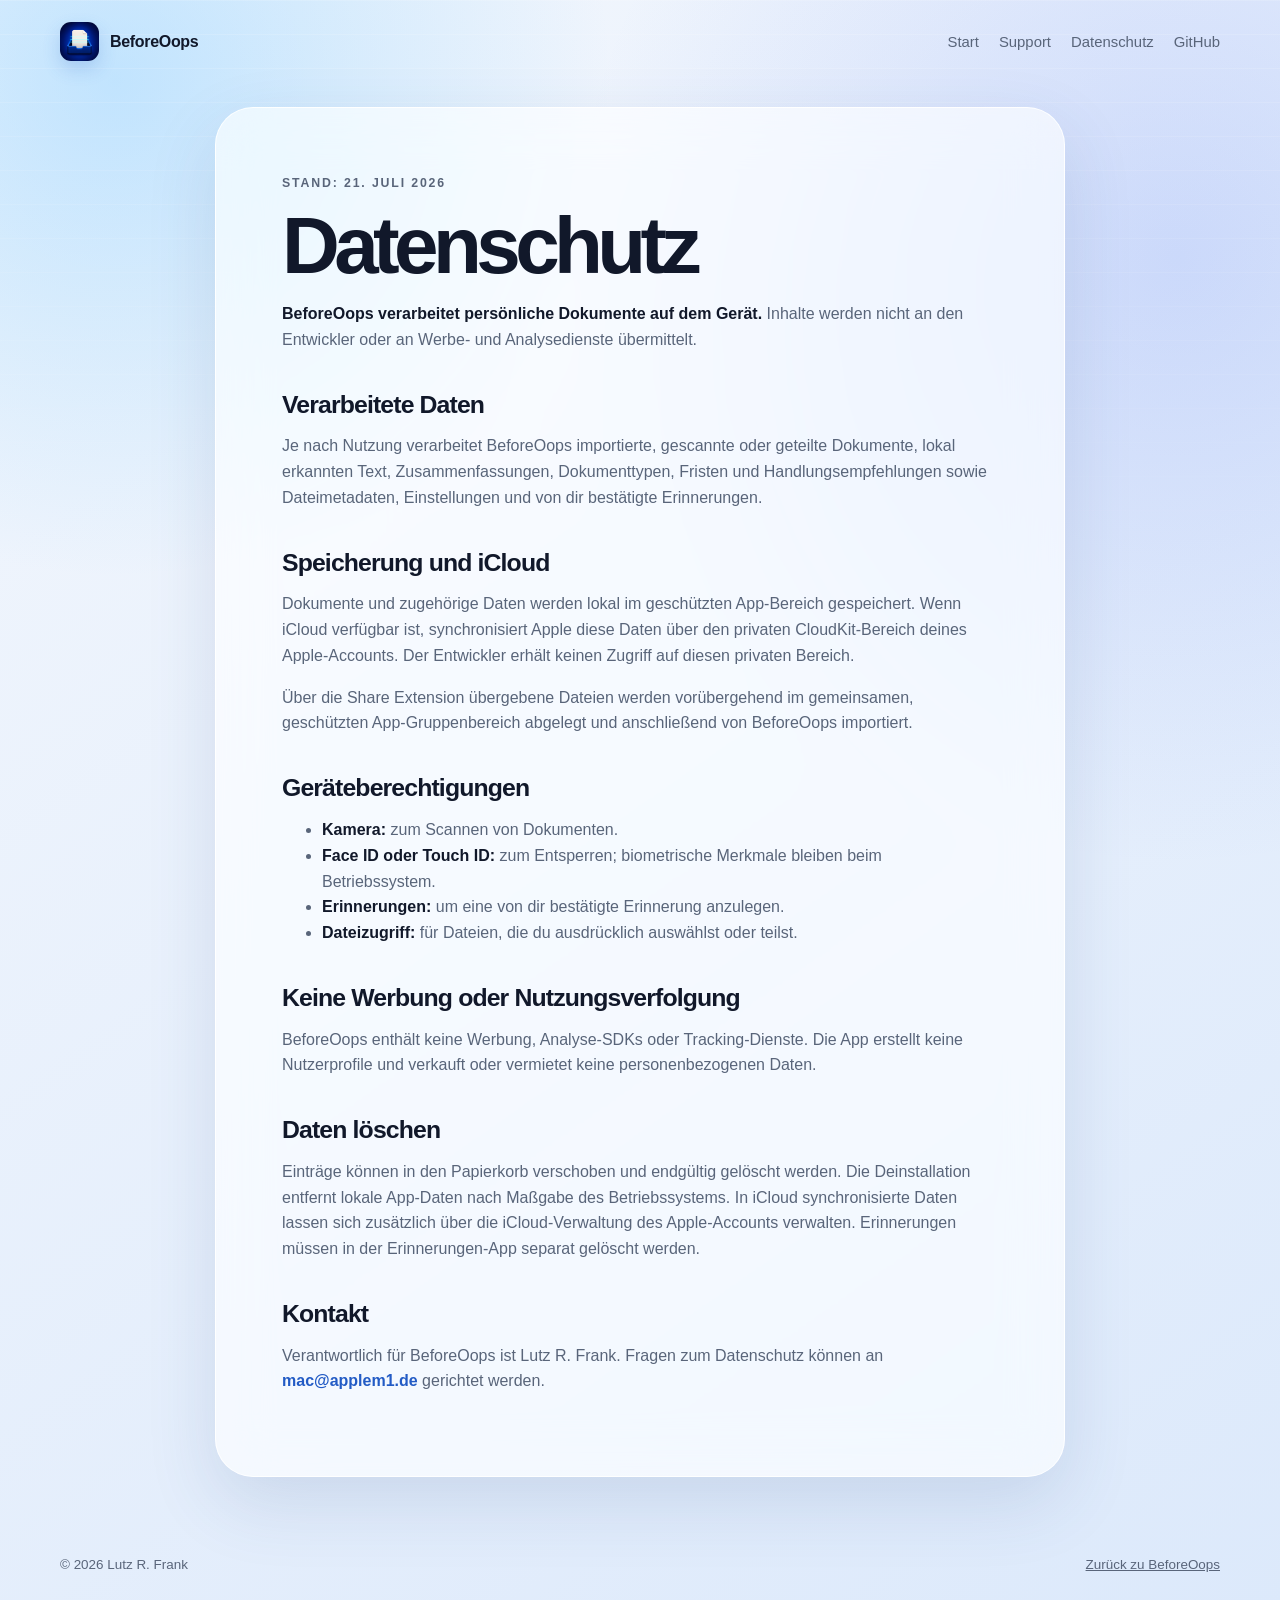
==== docs/privacy.html @ ac412be7 "Add BeforeOops GitHub Pages site" ====
<!doctype html>
<html lang="de">
<head>
  <meta charset="utf-8">
  <meta name="viewport" content="width=device-width, initial-scale=1">
  <meta name="description" content="Datenschutzerklärung für BeforeOops auf iPhone und Mac.">
  <title>BeforeOops Datenschutz</title>
  <link rel="icon" href="assets/icon.png">
  <link rel="stylesheet" href="styles.css">
</head>
<body>
  <div class="shell">
    <nav aria-label="Hauptnavigation">
      <a class="brand" href="index.html"><img src="assets/icon.png" alt=""><span>BeforeOops</span></a>
      <div class="nav-links"><a href="index.html">Start</a><a href="support.html">Support</a><a href="privacy.html">Datenschutz</a><a href="https://github.com/LutzRFrank/BeforeOops">GitHub</a></div>
    </nav>

    <main class="document glass">
      <p class="eyebrow">Stand: 21. Juli 2026</p>
      <h1>Datenschutz</h1>
      <p><strong>BeforeOops verarbeitet persönliche Dokumente auf dem Gerät.</strong> Inhalte werden nicht an den Entwickler oder an Werbe- und Analysedienste übermittelt.</p>

      <h2>Verarbeitete Daten</h2>
      <p>Je nach Nutzung verarbeitet BeforeOops importierte, gescannte oder geteilte Dokumente, lokal erkannten Text, Zusammenfassungen, Dokumenttypen, Fristen und Handlungsempfehlungen sowie Dateimetadaten, Einstellungen und von dir bestätigte Erinnerungen.</p>

      <h2>Speicherung und iCloud</h2>
      <p>Dokumente und zugehörige Daten werden lokal im geschützten App-Bereich gespeichert. Wenn iCloud verfügbar ist, synchronisiert Apple diese Daten über den privaten CloudKit-Bereich deines Apple-Accounts. Der Entwickler erhält keinen Zugriff auf diesen privaten Bereich.</p>
      <p>Über die Share Extension übergebene Dateien werden vorübergehend im gemeinsamen, geschützten App-Gruppenbereich abgelegt und anschließend von BeforeOops importiert.</p>

      <h2>Geräteberechtigungen</h2>
      <ul>
        <li><strong>Kamera:</strong> zum Scannen von Dokumenten.</li>
        <li><strong>Face ID oder Touch ID:</strong> zum Entsperren; biometrische Merkmale bleiben beim Betriebssystem.</li>
        <li><strong>Erinnerungen:</strong> um eine von dir bestätigte Erinnerung anzulegen.</li>
        <li><strong>Dateizugriff:</strong> für Dateien, die du ausdrücklich auswählst oder teilst.</li>
      </ul>

      <h2>Keine Werbung oder Nutzungsverfolgung</h2>
      <p>BeforeOops enthält keine Werbung, Analyse-SDKs oder Tracking-Dienste. Die App erstellt keine Nutzerprofile und verkauft oder vermietet keine personenbezogenen Daten.</p>

      <h2>Daten löschen</h2>
      <p>Einträge können in den Papierkorb verschoben und endgültig gelöscht werden. Die Deinstallation entfernt lokale App-Daten nach Maßgabe des Betriebssystems. In iCloud synchronisierte Daten lassen sich zusätzlich über die iCloud-Verwaltung des Apple-Accounts verwalten. Erinnerungen müssen in der Erinnerungen-App separat gelöscht werden.</p>

      <h2>Kontakt</h2>
      <p>Verantwortlich für BeforeOops ist Lutz R. Frank. Fragen zum Datenschutz können an <a href="mailto:mac@applem1.de">mac@applem1.de</a> gerichtet werden.</p>
    </main>
    <footer><span>© 2026 Lutz R. Frank</span><span><a href="index.html">Zurück zu BeforeOops</a></span></footer>
  </div>
</body>
</html>
---- docs/styles.css ----
:root {
  color-scheme: light dark;
  --background: #f3f7fd;
  --background-deep: #dce9fb;
  --text: #11182a;
  --muted: #59657a;
  --blue: #3878ee;
  --blue-deep: #225bc5;
  --glass: rgba(255, 255, 255, 0.64);
  --glass-border: rgba(255, 255, 255, 0.9);
  --shadow: 0 26px 70px rgba(50, 83, 139, 0.14);
}

* {
  box-sizing: border-box;
}

html {
  scroll-behavior: smooth;
}

body {
  margin: 0;
  min-height: 100vh;
  overflow-x: hidden;
  font-family: -apple-system, BlinkMacSystemFont, "SF Pro Display", "Segoe UI", sans-serif;
  color: var(--text);
  background:
    radial-gradient(circle at 9% 5%, rgba(121, 200, 255, 0.4), transparent 31rem),
    radial-gradient(circle at 92% 16%, rgba(82, 120, 244, 0.2), transparent 38rem),
    linear-gradient(145deg, var(--background), var(--background-deep));
}

body::before {
  position: fixed;
  inset: 0;
  z-index: -1;
  content: "";
  opacity: 0.28;
  background-image: linear-gradient(rgba(255, 255, 255, 0.55) 1px, transparent 1px);
  background-size: 100% 34px;
  pointer-events: none;
  mask-image: linear-gradient(to bottom, black, transparent 70%);
}

a {
  color: inherit;
}

.shell {
  width: min(1160px, calc(100% - 32px));
  margin: 0 auto;
}

nav {
  display: flex;
  align-items: center;
  justify-content: space-between;
  padding: 22px 0;
}

.brand {
  display: flex;
  align-items: center;
  gap: 11px;
  font-weight: 760;
  letter-spacing: -0.02em;
  text-decoration: none;
}

.brand img {
  width: 39px;
  height: 39px;
  border-radius: 11px;
  box-shadow: 0 8px 18px rgba(47, 100, 200, 0.2);
}

.nav-links {
  display: flex;
  gap: 20px;
  font-size: 0.93rem;
}

.nav-links a {
  color: var(--muted);
  text-decoration: none;
}

.nav-links a:hover,
.nav-links a:focus-visible {
  color: var(--text);
}

.glass {
  border: 1px solid var(--glass-border);
  background: var(--glass);
  box-shadow: var(--shadow);
  -webkit-backdrop-filter: blur(26px) saturate(140%);
  backdrop-filter: blur(26px) saturate(140%);
}

.hero {
  display: grid;
  grid-template-columns: 0.92fr 1.08fr;
  align-items: center;
  min-height: 650px;
  border-radius: 42px;
  overflow: hidden;
}

.hero-copy {
  position: relative;
  z-index: 2;
  padding: 58px 0 58px 58px;
}

.eyebrow {
  margin: 0 0 14px;
  color: var(--blue-deep);
  font-size: 0.77rem;
  font-weight: 780;
  letter-spacing: 0.15em;
  text-transform: uppercase;
}

h1 {
  max-width: 10ch;
  margin: 0;
  font-size: clamp(3.35rem, 7.3vw, 6.7rem);
  line-height: 0.9;
  letter-spacing: -0.07em;
}

h2 {
  margin: 0;
  font-size: clamp(2.3rem, 5vw, 4.6rem);
  line-height: 0.98;
  letter-spacing: -0.055em;
}

.lead {
  max-width: 36rem;
  margin: 27px 0 0;
  color: var(--muted);
  font-size: clamp(1.05rem, 1.8vw, 1.22rem);
  line-height: 1.58;
}

.actions {
  display: flex;
  flex-wrap: wrap;
  gap: 12px;
  margin-top: 30px;
}

.button {
  display: inline-flex;
  align-items: center;
  justify-content: center;
  min-height: 50px;
  padding: 0 21px;
  border-radius: 16px;
  color: white;
  background: linear-gradient(135deg, var(--blue-deep), #68a2ff);
  box-shadow: 0 13px 30px rgba(47, 103, 215, 0.25);
  font-weight: 700;
  text-decoration: none;
  transition: transform 180ms ease, box-shadow 180ms ease;
}

.button:hover,
.button:focus-visible {
  transform: translateY(-2px);
  box-shadow: 0 17px 34px rgba(47, 103, 215, 0.32);
}

.button.secondary {
  color: var(--text);
  border: 1px solid var(--glass-border);
  background: rgba(255, 255, 255, 0.48);
  box-shadow: none;
}

.privacy-note {
  display: flex;
  align-items: center;
  gap: 8px;
  margin: 22px 0 0;
  color: var(--muted);
  font-size: 0.86rem;
}

.privacy-note span {
  color: #4bb58a;
  font-size: 0.65rem;
}

.hero-art {
  align-self: stretch;
  min-width: 0;
  margin: 0;
  overflow: hidden;
}

.hero-art img {
  width: 100%;
  height: 100%;
  object-fit: cover;
  object-position: 54% center;
  transform: scale(1.06);
  transition: transform 1.2s cubic-bezier(.2,.75,.25,1);
}

.hero:hover .hero-art img {
  transform: scale(1.1) translateY(9px);
}

.intro {
  display: grid;
  grid-template-columns: 0.42fr 1fr;
  gap: 40px;
  align-items: start;
  padding: 120px 5% 48px;
}

.intro h2 {
  max-width: 15ch;
}

.steps {
  display: grid;
  grid-template-columns: repeat(3, 1fr);
  gap: 18px;
}

.step {
  position: relative;
  min-height: 330px;
  padding: 30px;
  border-radius: 30px;
}

.step-number {
  color: var(--muted);
  font-size: 0.75rem;
  font-weight: 720;
  letter-spacing: 0.12em;
}

.step-icon {
  display: grid;
  width: 58px;
  height: 58px;
  place-items: center;
  margin: 38px 0 30px;
  border-radius: 18px;
  color: white;
  background: linear-gradient(145deg, #73adff, var(--blue-deep));
  box-shadow: 0 14px 24px rgba(44, 101, 205, 0.22);
  font-size: 1.55rem;
  font-weight: 750;
}

.step h3 {
  margin: 0 0 10px;
  font-size: 1.55rem;
  letter-spacing: -0.04em;
}

.step p,
.privacy-copy p,
.document p,
.document li {
  color: var(--muted);
  line-height: 1.62;
}

.privacy {
  display: grid;
  grid-template-columns: 0.9fr 1.1fr;
  gap: 70px;
  align-items: center;
  margin: 22px 0 0;
  padding: clamp(34px, 7vw, 78px);
  border-radius: 36px;
}

.privacy h2 {
  max-width: 9ch;
}

.privacy-copy {
  font-size: 1.08rem;
}

.privacy-copy a,
.document a {
  color: var(--blue-deep);
  font-weight: 720;
  text-decoration: none;
}

.closing {
  padding: 120px 20px 105px;
  text-align: center;
}

.closing-icon {
  width: 72px;
  height: 72px;
  margin-bottom: 24px;
  border-radius: 19px;
  box-shadow: 0 16px 34px rgba(47, 100, 200, 0.22);
}

.closing h2 {
  margin: 0 auto;
}

.centered {
  justify-content: center;
}

.document {
  max-width: 850px;
  margin: 24px auto 80px;
  padding: clamp(30px, 6vw, 66px);
  border-radius: 38px;
}

.document h1 {
  max-width: none;
  font-size: clamp(2.8rem, 7vw, 5rem);
  line-height: 0.96;
}

.document h2 {
  margin-top: 40px;
  font-size: 1.55rem;
  letter-spacing: -0.035em;
}

.document strong {
  color: var(--text);
}

footer {
  display: flex;
  justify-content: space-between;
  gap: 24px;
  padding: 0 0 38px;
  color: var(--muted);
  font-size: 0.84rem;
}

@media (prefers-color-scheme: dark) {
  :root {
    --background: #080d19;
    --background-deep: #142039;
    --text: #f7f9ff;
    --muted: #b7c1d5;
    --blue-deep: #82b4ff;
    --glass: rgba(17, 29, 53, 0.66);
    --glass-border: rgba(180, 211, 255, 0.17);
    --shadow: 0 30px 75px rgba(0, 0, 0, 0.32);
  }

  .button.secondary {
    background: rgba(116, 160, 235, 0.1);
  }

  .hero-art img {
    filter: brightness(0.82) saturate(0.9);
  }
}

@media (max-width: 850px) {
  .nav-links a:first-child {
    display: none;
  }

  .hero {
    grid-template-columns: 1fr;
  }

  .hero-copy {
    padding: 46px 34px 20px;
  }

  .hero-art {
    min-height: 410px;
  }

  .hero-art img {
    object-position: 60% center;
  }

  .steps {
    grid-template-columns: 1fr;
  }

  .step {
    min-height: 0;
  }

  .intro,
  .privacy {
    grid-template-columns: 1fr;
  }
}

@media (max-width: 620px) {
  .shell {
    width: min(100% - 20px, 1160px);
  }

  nav {
    align-items: flex-start;
  }

  .nav-links {
    gap: 12px;
    padding-top: 10px;
    font-size: 0.8rem;
  }

  .nav-links a:nth-child(3) {
    display: none;
  }

  .hero {
    min-height: 0;
    border-radius: 30px;
  }

  .hero-copy {
    padding: 38px 24px 14px;
  }

  h1 {
    font-size: clamp(3.1rem, 16vw, 4.8rem);
  }

  .hero-art {
    min-height: 310px;
  }

  .intro {
    padding: 84px 16px 38px;
  }

  .privacy {
    gap: 24px;
  }

  footer {
    flex-direction: column;
    text-align: center;
  }
}

@media (prefers-reduced-motion: reduce) {
  html {
    scroll-behavior: auto;
  }

  *,
  *::before,
  *::after {
    scroll-behavior: auto !important;
    transition-duration: 0.01ms !important;
  }
}
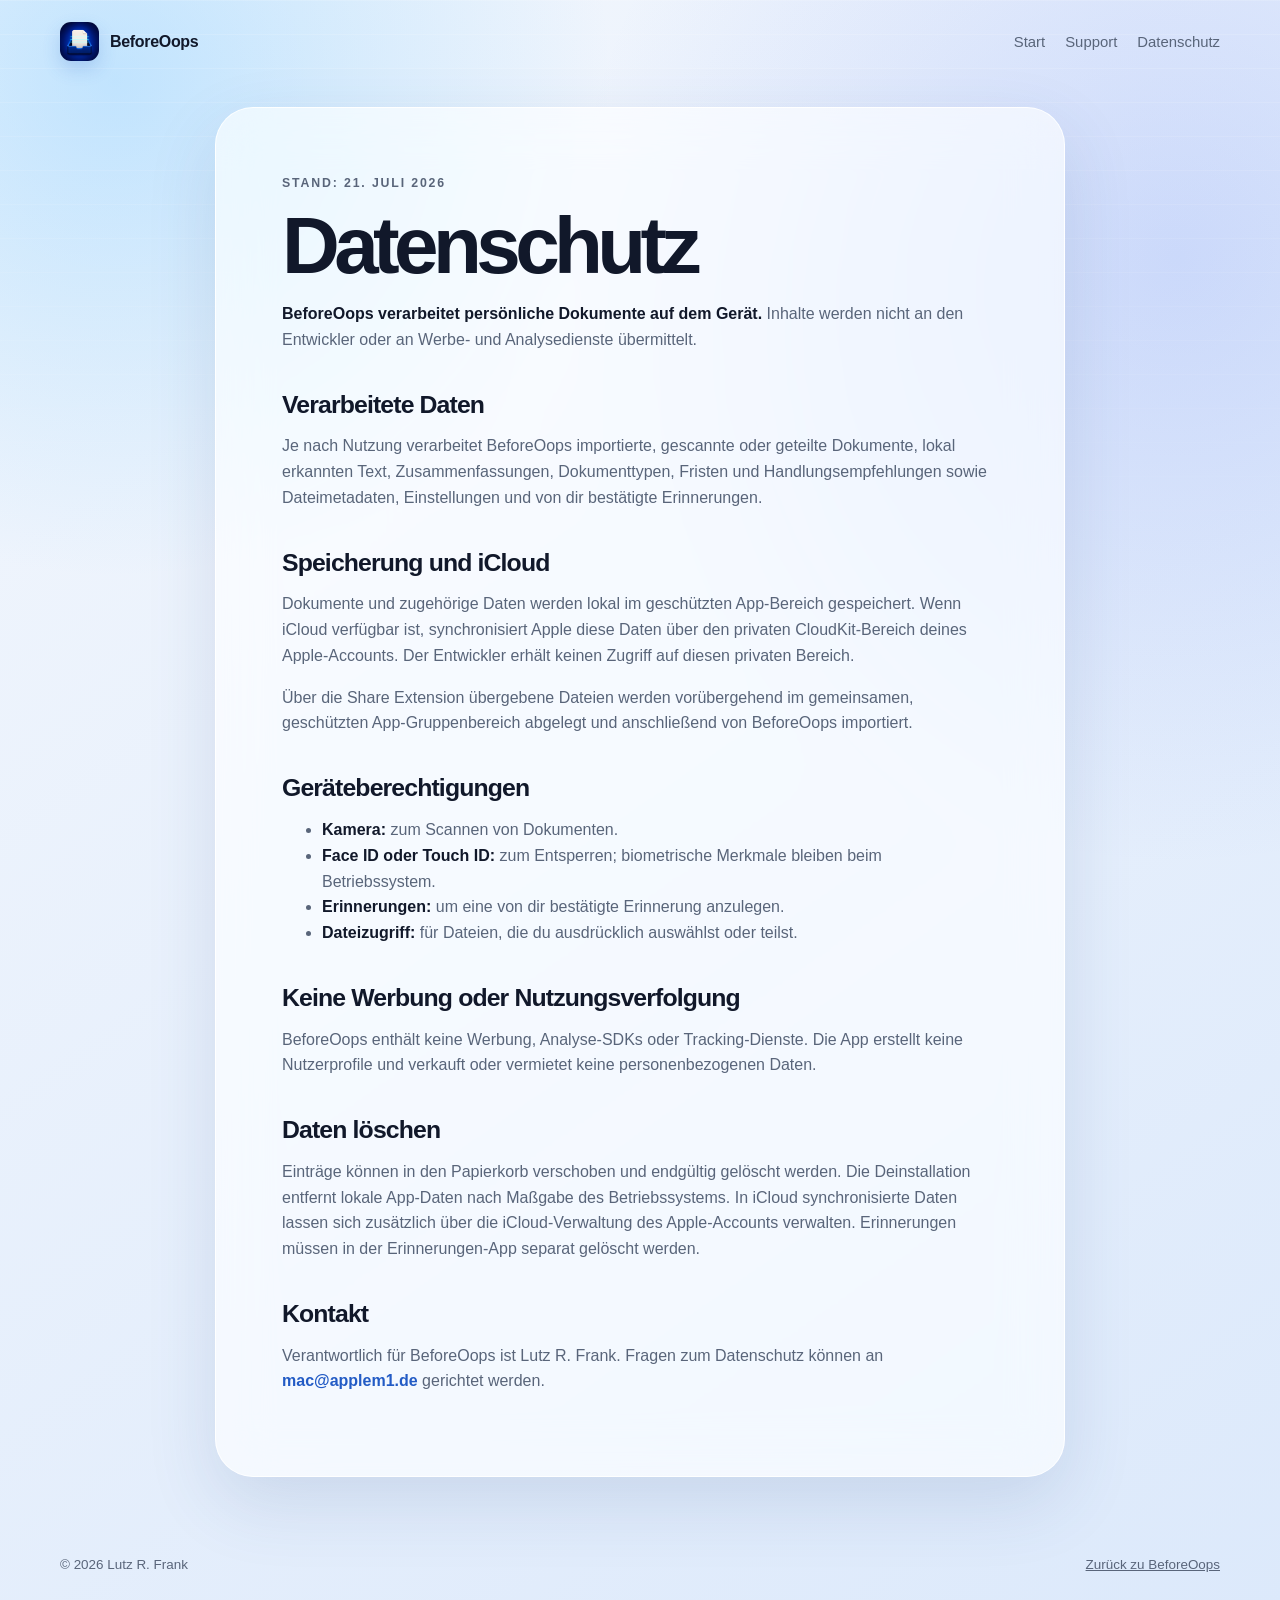
==== commit 06c74006: "Update BeforeOops App Store links" ====
--- a/docs/privacy.html
+++ b/docs/privacy.html
@@ -12,7 +12,7 @@
   <div class="shell">
     <nav aria-label="Hauptnavigation">
       <a class="brand" href="index.html"><img src="assets/icon.png" alt=""><span>BeforeOops</span></a>
-      <div class="nav-links"><a href="index.html">Start</a><a href="support.html">Support</a><a href="privacy.html">Datenschutz</a><a href="https://github.com/LutzRFrank/BeforeOops">GitHub</a></div>
+      <div class="nav-links"><a href="index.html">Start</a><a href="support.html">Support</a><a href="privacy.html">Datenschutz</a></div>
     </nav>
 
     <main class="document glass">
--- a/docs/styles.css
+++ b/docs/styles.css
@@ -168,10 +168,29 @@
   transition: transform 180ms ease, box-shadow 180ms ease;
 }
 
+.app-store-badge {
+  display: inline-flex;
+  border-radius: 10px;
+  transition: transform 180ms ease, box-shadow 180ms ease;
+}
+
+.app-store-badge img {
+  display: block;
+  width: 188px;
+  height: auto;
+}
+
 .button:hover,
-.button:focus-visible {
+.button:focus-visible,
+.app-store-badge:hover,
+.app-store-badge:focus-visible {
   transform: translateY(-2px);
   box-shadow: 0 17px 34px rgba(47, 103, 215, 0.32);
+}
+
+.app-store-badge:hover,
+.app-store-badge:focus-visible {
+  box-shadow: 0 17px 34px rgba(18, 25, 40, 0.3);
 }
 
 .button.secondary {
